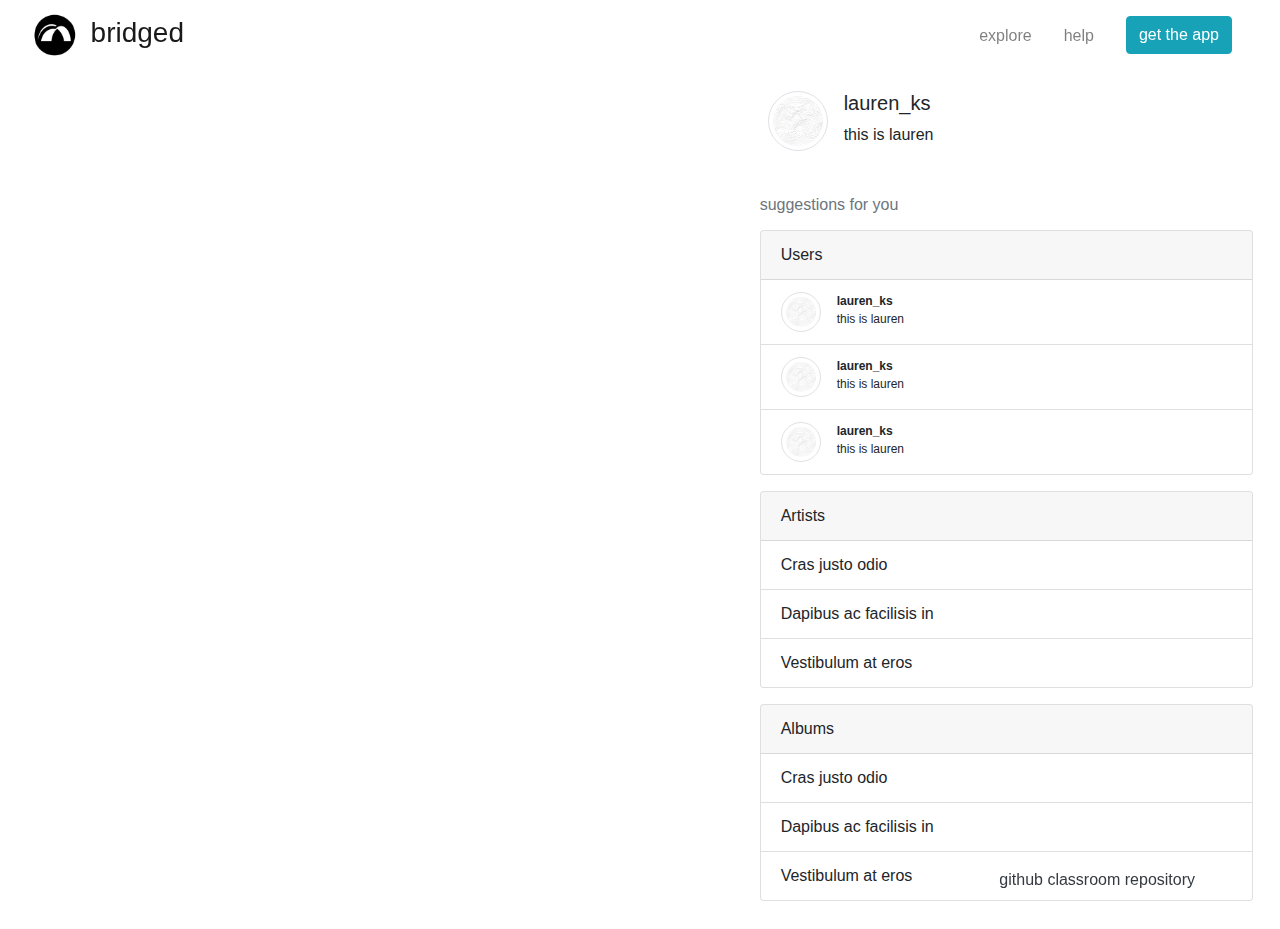
==== explore.html @ 0a7eee90 "cp1.1" ====
<!doctype html>
<html lang="en">
  <head>
    <link rel="stylesheet" href="styles.css">
    <!-- Required meta tags -->
    <meta charset="utf-8">
    <meta name="viewport" content="width=device-width, initial-scale=1, shrink-to-fit=no">

    <!-- Bootstrap CSS -->
    <link rel="stylesheet" href="https://stackpath.bootstrapcdn.com/bootstrap/4.3.1/css/bootstrap.min.css" integrity="sha384-ggOyR0iXCbMQv3Xipma34MD+dH/1fQ784/j6cY/iJTQUOhcWr7x9JvoRxT2MZw1T" crossorigin="anonymous">

    <title>bridged</title>
  </head>


  <body>
    <nav class="navbar sticky-top navbar-expand-lg navbar-light menubar px-3">
        <a class="navbar-brand align-center" href="/index.html">
            <img src="/images/bridged.PNG" width="45" height="45" class="d-inline-block align-center ml-3" alt="" loading="lazy">
            <h3 class="d-inline-block align-bottom pl-2">bridged</h3>
          </a>
        <button class="navbar-toggler" type="button" data-toggle="collapse" data-target="#navbarSupportedContent" aria-controls="navbarSupportedContent" aria-expanded="false" aria-label="Toggle navigation">
          <span class="navbar-toggler-icon"></span>
        </button>
      
        <div class="collapse navbar-collapse" id="navbarSupportedContent">
          <ul class="navbar-nav ml-auto mx-3">
            <li class="nav-item mx-2">
              <a class="nav-link" href="#">explore</a>
            </li>
            <li class="nav-item mx-2">
              <a class="nav-link" href="#">help</a>
            </li>
            <li class="nav-item mx-3">
              <button type="button" class="btn btn-info btn-secondary rounded">get the app</button>
            </li>
          </ul>
        </div>
      </nav>

      <div class="row m-1 p-2">
          <div class="col-7">

          </div>
          
          <div class="col-5">
            <div class="m-2">
                <img src="/images/home-bg1.jpg" class="rounded-circle img-thumbnail float-left mr-3 userProfile">
                <p class="h5">lauren_ks</p>
                <p>this is lauren</p>
            </div>

            <h6 class="mt-5 mb-3 text-muted">suggestions for you</h6>

            <div class="card mb-3">
                <div class="card-header">
                  Users
                </div>
                <ul class="list-group list-group-flush userList">
                  <li class="list-group-item"><img src="/images/home-bg1.jpg" class="rounded-circle img-thumbnail float-left mr-3 pfp">
                    <p class="mb-0"><span class="font-weight-bold">lauren_ks</span><br>this is lauren</p></li>
                  
                    <li class="list-group-item"><img src="/images/home-bg1.jpg" class="rounded-circle img-thumbnail float-left mr-3 pfp">
                        <p class="mb-0"><span class="font-weight-bold">lauren_ks</span><br>this is lauren</p></li>
                  
                    <li class="list-group-item"><img src="/images/home-bg1.jpg" class="rounded-circle img-thumbnail float-left mr-3 pfp">
                        <p class="mb-0"><span class="font-weight-bold">lauren_ks</span><br>this is lauren</p></li>
                    </ul>
              </div>

              <div class="card mb-3">
                <div class="card-header">
                  Artists
                </div>
                <ul class="list-group list-group-flush">
                  <li class="list-group-item">Cras justo odio</li>
                  <li class="list-group-item">Dapibus ac facilisis in</li>
                  <li class="list-group-item">Vestibulum at eros</li>
                </ul>
              </div>
              
              <div class="card mb-3">
                <div class="card-header">
                  Albums
                </div>
                <ul class="list-group list-group-flush">
                  <li class="list-group-item">Cras justo odio</li>
                  <li class="list-group-item">Dapibus ac facilisis in</li>
                  <li class="list-group-item">Vestibulum at eros</li>
                </ul>
              </div>
        </div>
      </div>









      <footer class="footer fixed-bottom">
        <div class="container text-right mb-2">
          <span class="text-muted"><a class="card-link text-dark" href="https://github.com/lauren-ks/creative-project-1">github classroom repository</a></span>
        </div>
      </footer>
      



      <script src="https://code.jquery.com/jquery-3.5.1.slim.min.js" integrity="sha384-DfXdz2htPH0lsSSs5nCTpuj/zy4C+OGpamoFVy38MVBnE+IbbVYUew+OrCXaRkfj" crossorigin="anonymous"></script>
      <script src="https://cdn.jsdelivr.net/npm/popper.js@1.16.1/dist/umd/popper.min.js" integrity="sha384-9/reFTGAW83EW2RDu2S0VKaIzap3H66lZH81PoYlFhbGU+6BZp6G7niu735Sk7lN" crossorigin="anonymous"></script>
      <script src="https://stackpath.bootstrapcdn.com/bootstrap/4.5.2/js/bootstrap.min.js" integrity="sha384-B4gt1jrGC7Jh4AgTPSdUtOBvfO8shuf57BaghqFfPlYxofvL8/KUEfYiJOMMV+rV" crossorigin="anonymous"></script>
  </body>
</html>
---- styles.css ----
#bg {
    position: fixed; 
    top: 0; 
    left: 0; 
      
    /* Preserve aspet ratio */
    min-width: fill;
    min-height: 100%;
  }

.menubar {
    background-image: linear-gradient(rgba(255, 255, 255, 1), rgba(255, 255, 255, 0));
  }

.card-link.signin-link {
  font-size: 12px;
  color: darkgrey;
}
.card-link.signin-link:hover {
  color: grey;
}
p.card-text {
  padding-top: 16px;
  padding-bottom: 20px;
  font-size: 12px;
}

.text-link {
  color: lightblue;
}

img.userProfile {
  width: 60px;
  height: 60px;
}

img.pfp {
  width: 40px;
  height: 40px;
}

.userList {
  font-size: 12px;
}
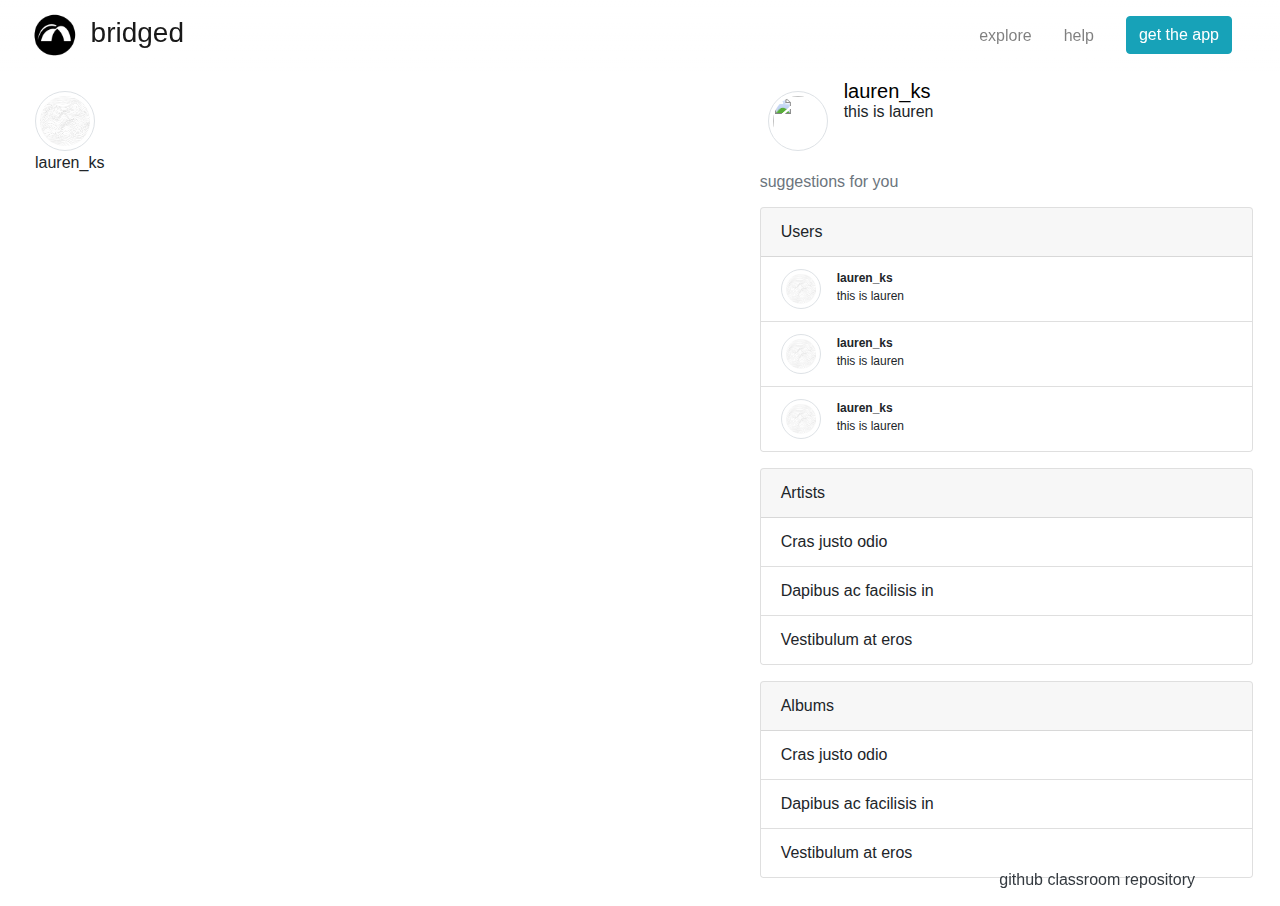
==== commit c4c02326: "cp1.2" ====
--- a/explore.html
+++ b/explore.html
@@ -38,15 +38,27 @@
         </div>
       </nav>
 
+    <!-- left side -->
       <div class="row m-1 p-2">
           <div class="col-7">
-
+            <div class="m-2">
+                <img src="/images/home-bg1.jpg" class="rounded-circle img-thumbnail float-left mr-3 userProfile">
+                <div class="img-with-text">
+                    <p>lauren_ks</p>
+                </div>
+            </div>
           </div>
           
+
+    <!-- right side -->
           <div class="col-5">
             <div class="m-2">
-                <img src="/images/home-bg1.jpg" class="rounded-circle img-thumbnail float-left mr-3 userProfile">
-                <p class="h5">lauren_ks</p>
+                <img src="/images/IMG_8364.jpeg" class="rounded-circle img-thumbnail float-left mr-3 userProfile">
+                <a href="#">
+                    <div class="link">
+                         <h5 class="" style="line-height: 1px;">lauren_ks</h5>
+                    </div>
+                </a>
                 <p>this is lauren</p>
             </div>
 
--- a/styles.css
+++ b/styles.css
@@ -41,4 +41,20 @@
 
 .userList {
   font-size: 12px;
+}
+
+.img-with-text {
+  text-align: justify;
+  width: 40px;
+}
+
+.img-with-text img {
+  display: block;
+  margin: 0 auto;
+}
+
+.link {
+   color:black;
+   text-decoration: none; 
+   background-color: none;
 }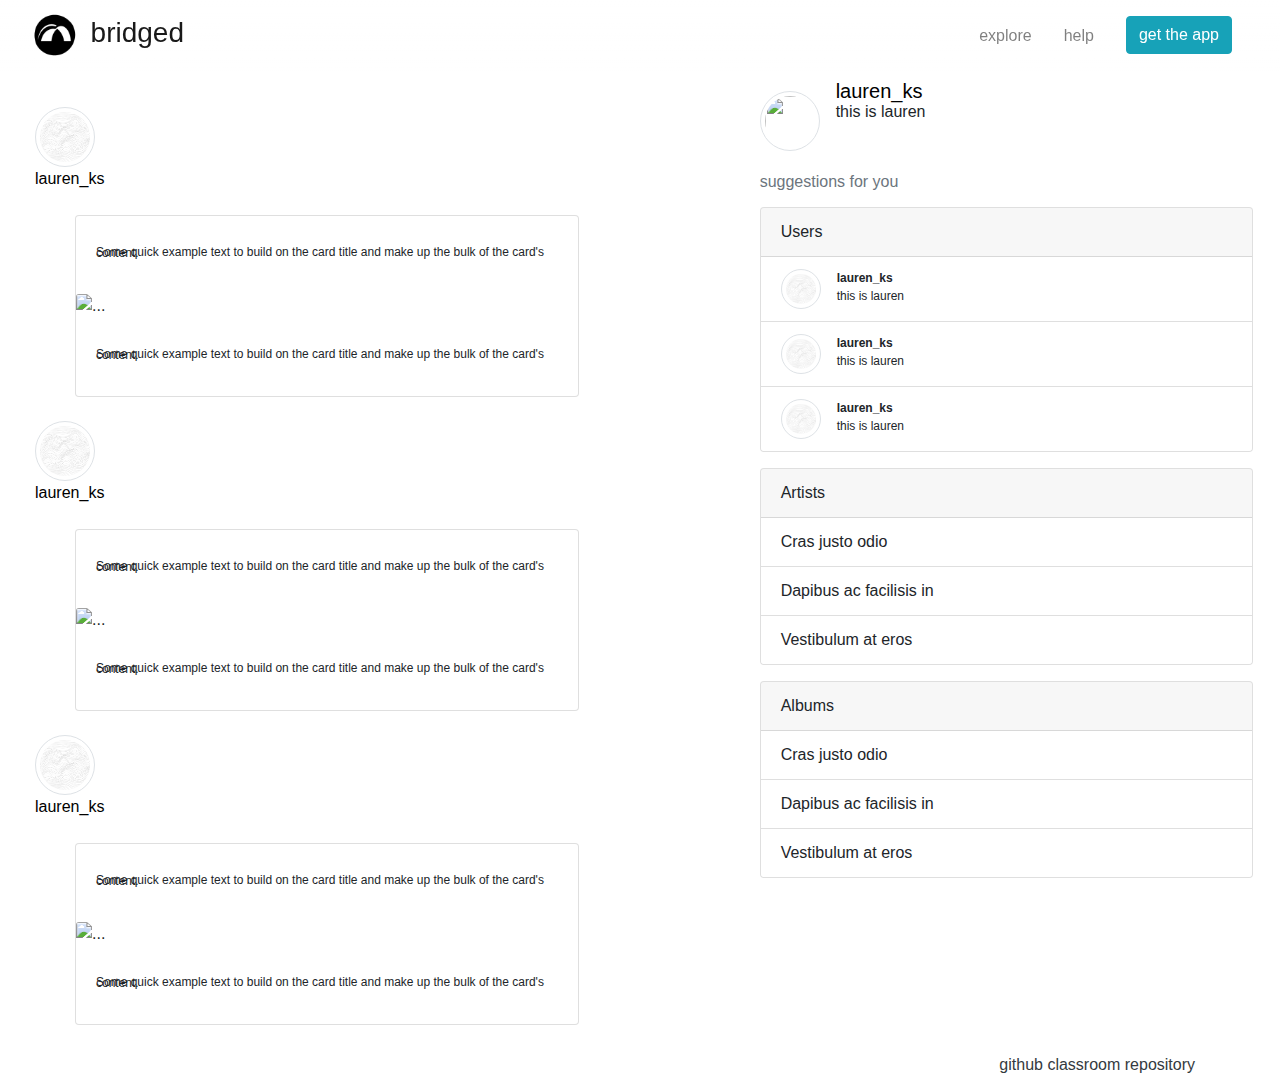
==== commit 09ffa245: "1.3" ====
--- a/explore.html
+++ b/explore.html
@@ -41,24 +41,76 @@
     <!-- left side -->
       <div class="row m-1 p-2">
           <div class="col-7">
+    <!--post 1-->
+        <!--profile-->
+        <div class="container row my-3">
             <div class="m-2">
                 <img src="/images/home-bg1.jpg" class="rounded-circle img-thumbnail float-left mr-3 userProfile">
                 <div class="img-with-text">
-                    <p>lauren_ks</p>
+                    <a href="#"><p class="link" >lauren_ks</p></a>
                 </div>
             </div>
+        <!--image-->
+            <div class="card mx-5 float-right" style="width: 75%;">
+                <div class="card-body">
+                    <p class="card-text" style="line-height: 1px;">Some quick example text to build on the card title and make up the bulk of the card's content.</p>
+                  </div>
+                <img src="images/IMG_8364.jpeg" class="card-img-top" alt="...">
+                <div class="card-body">
+                  <p class="card-text" style="line-height: 1px;"">Some quick example text to build on the card title and make up the bulk of the card's content.</p>
+                </div>
+              </div>
+            </div>
+           
+        <!--post 2-->
+            <div class="container row my-3">
+                <div class="m-2">
+                    <img src="/images/home-bg1.jpg" class="rounded-circle img-thumbnail float-left mr-3 userProfile">
+                    <div class="img-with-text">
+                        <a href="#"><p class="link" >lauren_ks</p></a>
+                    </div>
+                </div>
+                <div class="card mx-5 float-right" style="width: 75%;">
+                    <div class="card-body">
+                        <p class="card-text" style="line-height: 1px;">Some quick example text to build on the card title and make up the bulk of the card's content.</p>
+                      </div>
+                    <img src="images/IMG_8364.jpeg" class="card-img-top" alt="...">
+                    <div class="card-body">
+                      <p class="card-text" style="line-height: 1px;">Some quick example text to build on the card title and make up the bulk of the card's content.</p>
+                    </div>
+                  </div>
+                </div>
+
+        <!--post 3-->
+            <div class="container row my-3">
+                <div class="m-2">
+                    <img src="/images/home-bg1.jpg" class="rounded-circle img-thumbnail float-left mr-3 userProfile">
+                    <div class="img-with-text">
+                        <a href="#"><p class="link" >lauren_ks</p></a>
+                    </div>
+                </div>
+                <div class="card mx-5 float-right" style="width: 75%;">
+                    <div class="card-body">
+                        <p class="card-text" style="line-height: 1px;">Some quick example text to build on the card title and make up the bulk of the card's content.</p>
+                      </div>
+                    <img src="images/IMG_8364.jpeg" class="card-img-top" alt="...">
+                    <div class="card-body">
+                      <p class="card-text" style="line-height: 1px;">Some quick example text to build on the card title and make up the bulk of the card's content.</p>
+                    </div>
+                  </div>
+                </div>
+
+            
           </div>
+
+          
           
 
     <!-- right side -->
           <div class="col-5">
-            <div class="m-2">
+            <div class="mt-2">
                 <img src="/images/IMG_8364.jpeg" class="rounded-circle img-thumbnail float-left mr-3 userProfile">
-                <a href="#">
-                    <div class="link">
-                         <h5 class="" style="line-height: 1px;">lauren_ks</h5>
-                    </div>
-                </a>
+                <a href="#"><h5 class="link" style="line-height: 1px;">lauren_ks</h5></a>
                 <p>this is lauren</p>
             </div>
 
@@ -112,7 +164,7 @@
 
 
 
-      <footer class="footer fixed-bottom">
+      <footer class="footer sticky-bottom">
         <div class="container text-right mb-2">
           <span class="text-muted"><a class="card-link text-dark" href="https://github.com/lauren-ks/creative-project-1">github classroom repository</a></span>
         </div>
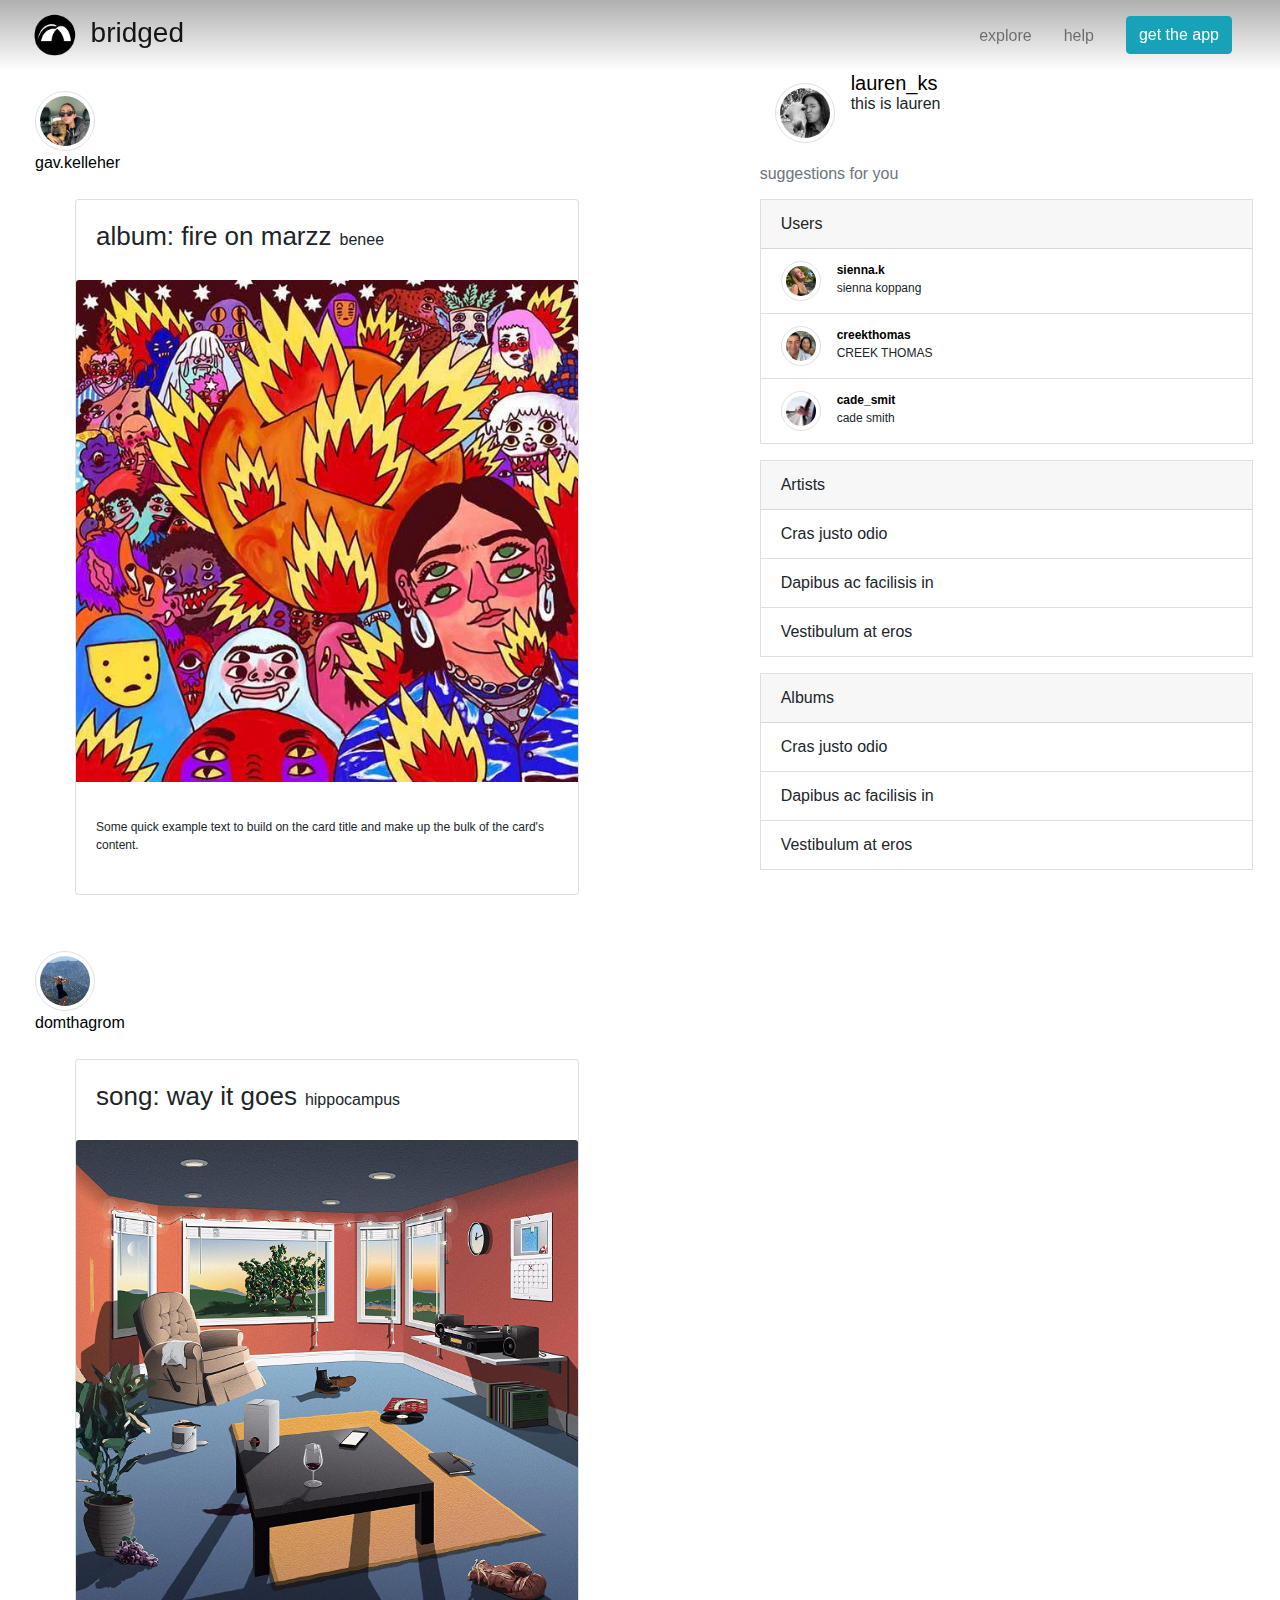
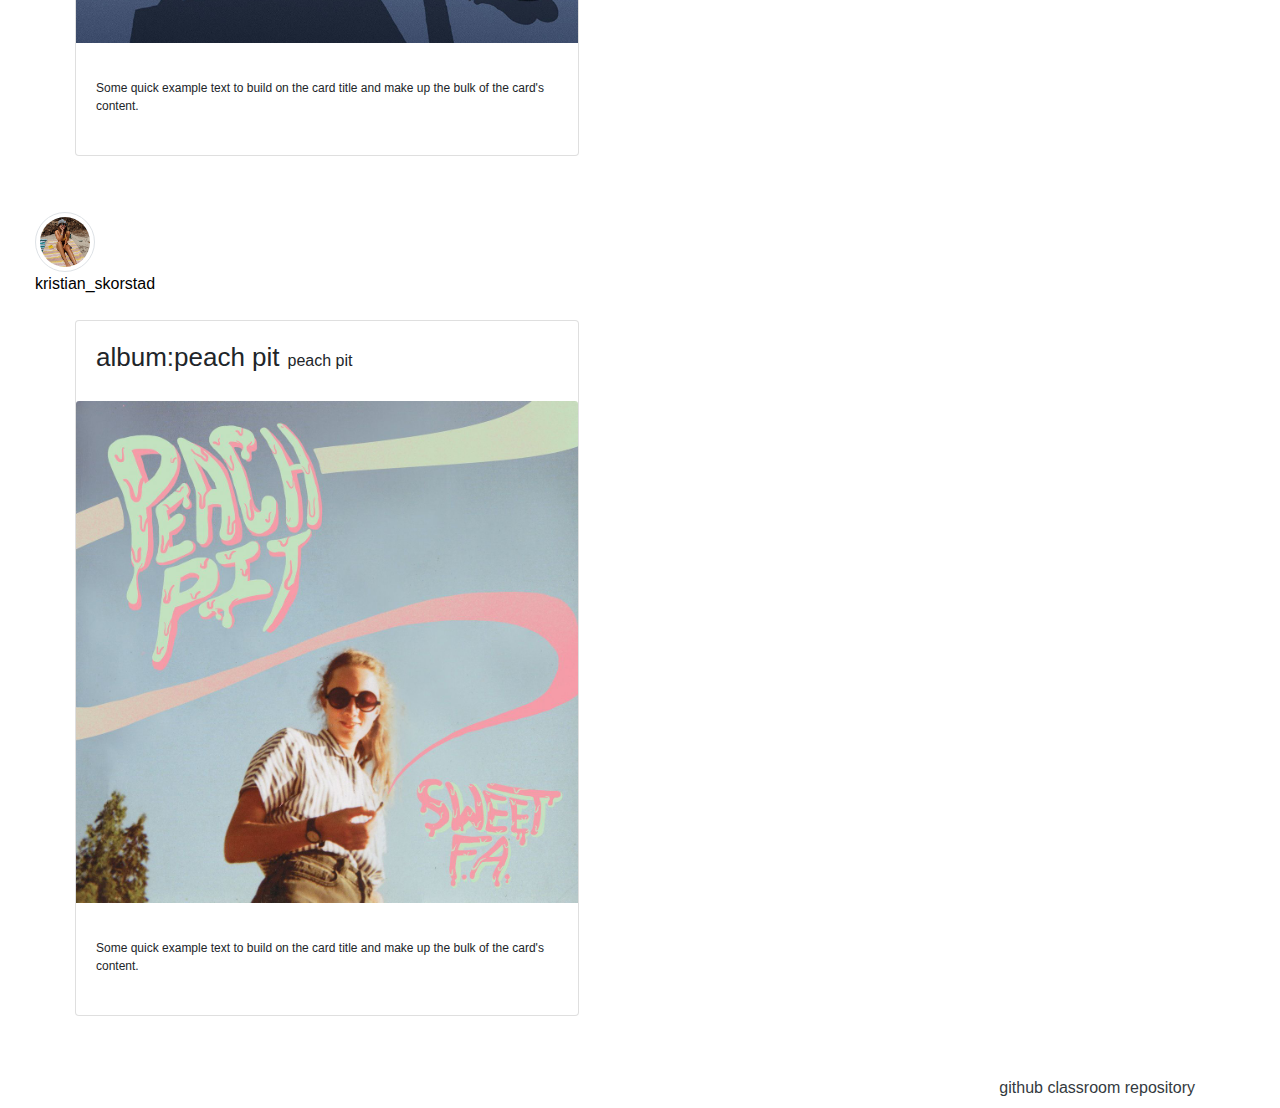
==== commit b2739fc0: "3.1" ====
--- a/explore.html
+++ b/explore.html
@@ -43,59 +43,59 @@
           <div class="col-7">
     <!--post 1-->
         <!--profile-->
-        <div class="container row my-3">
+        <div class="container row mb-5">
             <div class="m-2">
-                <img src="/images/home-bg1.jpg" class="rounded-circle img-thumbnail float-left mr-3 userProfile">
+                <img src="/images/gavin.jpeg" class="rounded-circle img-thumbnail userProfile">
                 <div class="img-with-text">
-                    <a href="#"><p class="link" >lauren_ks</p></a>
+                    <a href="#"><p class="link">gav.kelleher</p></a>
                 </div>
             </div>
         <!--image-->
             <div class="card mx-5 float-right" style="width: 75%;">
                 <div class="card-body">
-                    <p class="card-text" style="line-height: 1px;">Some quick example text to build on the card title and make up the bulk of the card's content.</p>
-                  </div>
-                <img src="images/IMG_8364.jpeg" class="card-img-top" alt="...">
+                    <p class="card-text text-left" style="font-size: 26px; font-weight: lighter; line-height: 0px;">album: fire on marzz<span class="ml-2" style="font-size: 16px;">benee</span></p>
+                </div>
+                <img src="images/benee.jpg" class="card-img-top" alt="...">
                 <div class="card-body">
-                  <p class="card-text" style="line-height: 1px;"">Some quick example text to build on the card title and make up the bulk of the card's content.</p>
+                  <p class="card-text">Some quick example text to build on the card title and make up the bulk of the card's content.</p>
                 </div>
               </div>
             </div>
            
         <!--post 2-->
-            <div class="container row my-3">
+            <div class="container row mb-5">
                 <div class="m-2">
-                    <img src="/images/home-bg1.jpg" class="rounded-circle img-thumbnail float-left mr-3 userProfile">
+                    <img src="/images/dom.jpeg" class="rounded-circle img-thumbnail userProfile">
                     <div class="img-with-text">
-                        <a href="#"><p class="link" >lauren_ks</p></a>
+                        <a href="#"><p class="link" >domthagrom</p></a>
                     </div>
                 </div>
                 <div class="card mx-5 float-right" style="width: 75%;">
                     <div class="card-body">
-                        <p class="card-text" style="line-height: 1px;">Some quick example text to build on the card title and make up the bulk of the card's content.</p>
+                        <p class="card-text text-left" style="font-size: 26px; font-weight: lighter; line-height: 0px;">song: way it goes<span class="ml-2" style="font-size: 16px;">hippocampus</span></p>
                       </div>
-                    <img src="images/IMG_8364.jpeg" class="card-img-top" alt="...">
+                    <img src="images/hippocampus.jpg" class="card-img-top" alt="...">
                     <div class="card-body">
-                      <p class="card-text" style="line-height: 1px;">Some quick example text to build on the card title and make up the bulk of the card's content.</p>
+                      <p class="card-text">Some quick example text to build on the card title and make up the bulk of the card's content.</p>
                     </div>
                   </div>
                 </div>
 
         <!--post 3-->
-            <div class="container row my-3">
+            <div class="container row mb-5">
                 <div class="m-2">
-                    <img src="/images/home-bg1.jpg" class="rounded-circle img-thumbnail float-left mr-3 userProfile">
+                    <img src="/images/kristian.jpeg" class="rounded-circle img-thumbnail userProfile">
                     <div class="img-with-text">
-                        <a href="#"><p class="link" >lauren_ks</p></a>
+                        <a href="#"><p class="link">kristian_skorstad</p></a>
                     </div>
                 </div>
                 <div class="card mx-5 float-right" style="width: 75%;">
                     <div class="card-body">
-                        <p class="card-text" style="line-height: 1px;">Some quick example text to build on the card title and make up the bulk of the card's content.</p>
+                        <p class="card-text text-left" style="font-size: 26px; font-weight: lighter; line-height: 0px;">album:peach pit<span class="ml-2" style="font-size: 16px;">peach pit</span></p>
                       </div>
-                    <img src="images/IMG_8364.jpeg" class="card-img-top" alt="...">
+                    <img src="images/peachpit.jpg" class="card-img-top" alt="...">
                     <div class="card-body">
-                      <p class="card-text" style="line-height: 1px;">Some quick example text to build on the card title and make up the bulk of the card's content.</p>
+                      <p class="card-text">Some quick example text to build on the card title and make up the bulk of the card's content.</p>
                     </div>
                   </div>
                 </div>
@@ -108,31 +108,32 @@
 
     <!-- right side -->
           <div class="col-5">
-            <div class="mt-2">
-                <img src="/images/IMG_8364.jpeg" class="rounded-circle img-thumbnail float-left mr-3 userProfile">
-                <a href="#"><h5 class="link" style="line-height: 1px;">lauren_ks</h5></a>
+            <div class="container mt-2 my-auto">
+                <img src="/images/lauren.jpeg" class="rounded-circle img-thumbnail float-left mr-3 userProfile">
+                <a href="lauren_ks.html"><h5 class="link" style="line-height: 1px;">lauren_ks</h5></a>
                 <p>this is lauren</p>
             </div>
 
             <h6 class="mt-5 mb-3 text-muted">suggestions for you</h6>
 
-            <div class="card mb-3">
+            <div class="card mb-3 rounded-0">
                 <div class="card-header">
                   Users
                 </div>
                 <ul class="list-group list-group-flush userList">
-                  <li class="list-group-item"><img src="/images/home-bg1.jpg" class="rounded-circle img-thumbnail float-left mr-3 pfp">
-                    <p class="mb-0"><span class="font-weight-bold">lauren_ks</span><br>this is lauren</p></li>
+                  <li class="list-group-item"><img src="/images/sienna.jpeg" class="rounded-circle img-thumbnail float-left mr-3 pfp">
+                    <p class="mb-0"><a href="#" class="font-weight-bold link">sienna.k</a><br>sienna koppang</p></li>
+                    
                   
-                    <li class="list-group-item"><img src="/images/home-bg1.jpg" class="rounded-circle img-thumbnail float-left mr-3 pfp">
-                        <p class="mb-0"><span class="font-weight-bold">lauren_ks</span><br>this is lauren</p></li>
+                    <li class="list-group-item"><img src="/images/creek.jpeg" class="rounded-circle img-thumbnail float-left mr-3 pfp">
+                        <p class="mb-0"><a href="#" class="font-weight-bold link">creekthomas</a><br>CREEK THOMAS</p></li>
                   
-                    <li class="list-group-item"><img src="/images/home-bg1.jpg" class="rounded-circle img-thumbnail float-left mr-3 pfp">
-                        <p class="mb-0"><span class="font-weight-bold">lauren_ks</span><br>this is lauren</p></li>
+                    <li class="list-group-item"><img src="/images/cade.jpeg" class="rounded-circle img-thumbnail float-left mr-3 pfp">
+                        <p class="mb-0"><a href="#" class="font-weight-bold link">cade_smit</a><br>cade smith</p></li>
                     </ul>
               </div>
 
-              <div class="card mb-3">
+              <div class="card mb-3 rounded-0">
                 <div class="card-header">
                   Artists
                 </div>
@@ -143,7 +144,7 @@
                 </ul>
               </div>
               
-              <div class="card mb-3">
+              <div class="card mb-3 rounded-0">
                 <div class="card-header">
                   Albums
                 </div>
--- a/styles.css
+++ b/styles.css
@@ -8,8 +8,12 @@
     min-height: 100%;
   }
 
+.menubar-index {
+    background-image: linear-gradient(rgba(255, 255, 255, 1), rgba(255, 255, 255, 0));
+  }
+
 .menubar {
-    background-image: linear-gradient(rgba(255, 255, 255, 1), rgba(255, 255, 255, 0));
+    background-image: linear-gradient(rgba(176, 176, 176, 1), rgba(255, 255, 255, 0));
   }
 
 .card-link.signin-link {
@@ -30,6 +34,7 @@
 }
 
 img.userProfile {
+  margin: auto;
   width: 60px;
   height: 60px;
 }
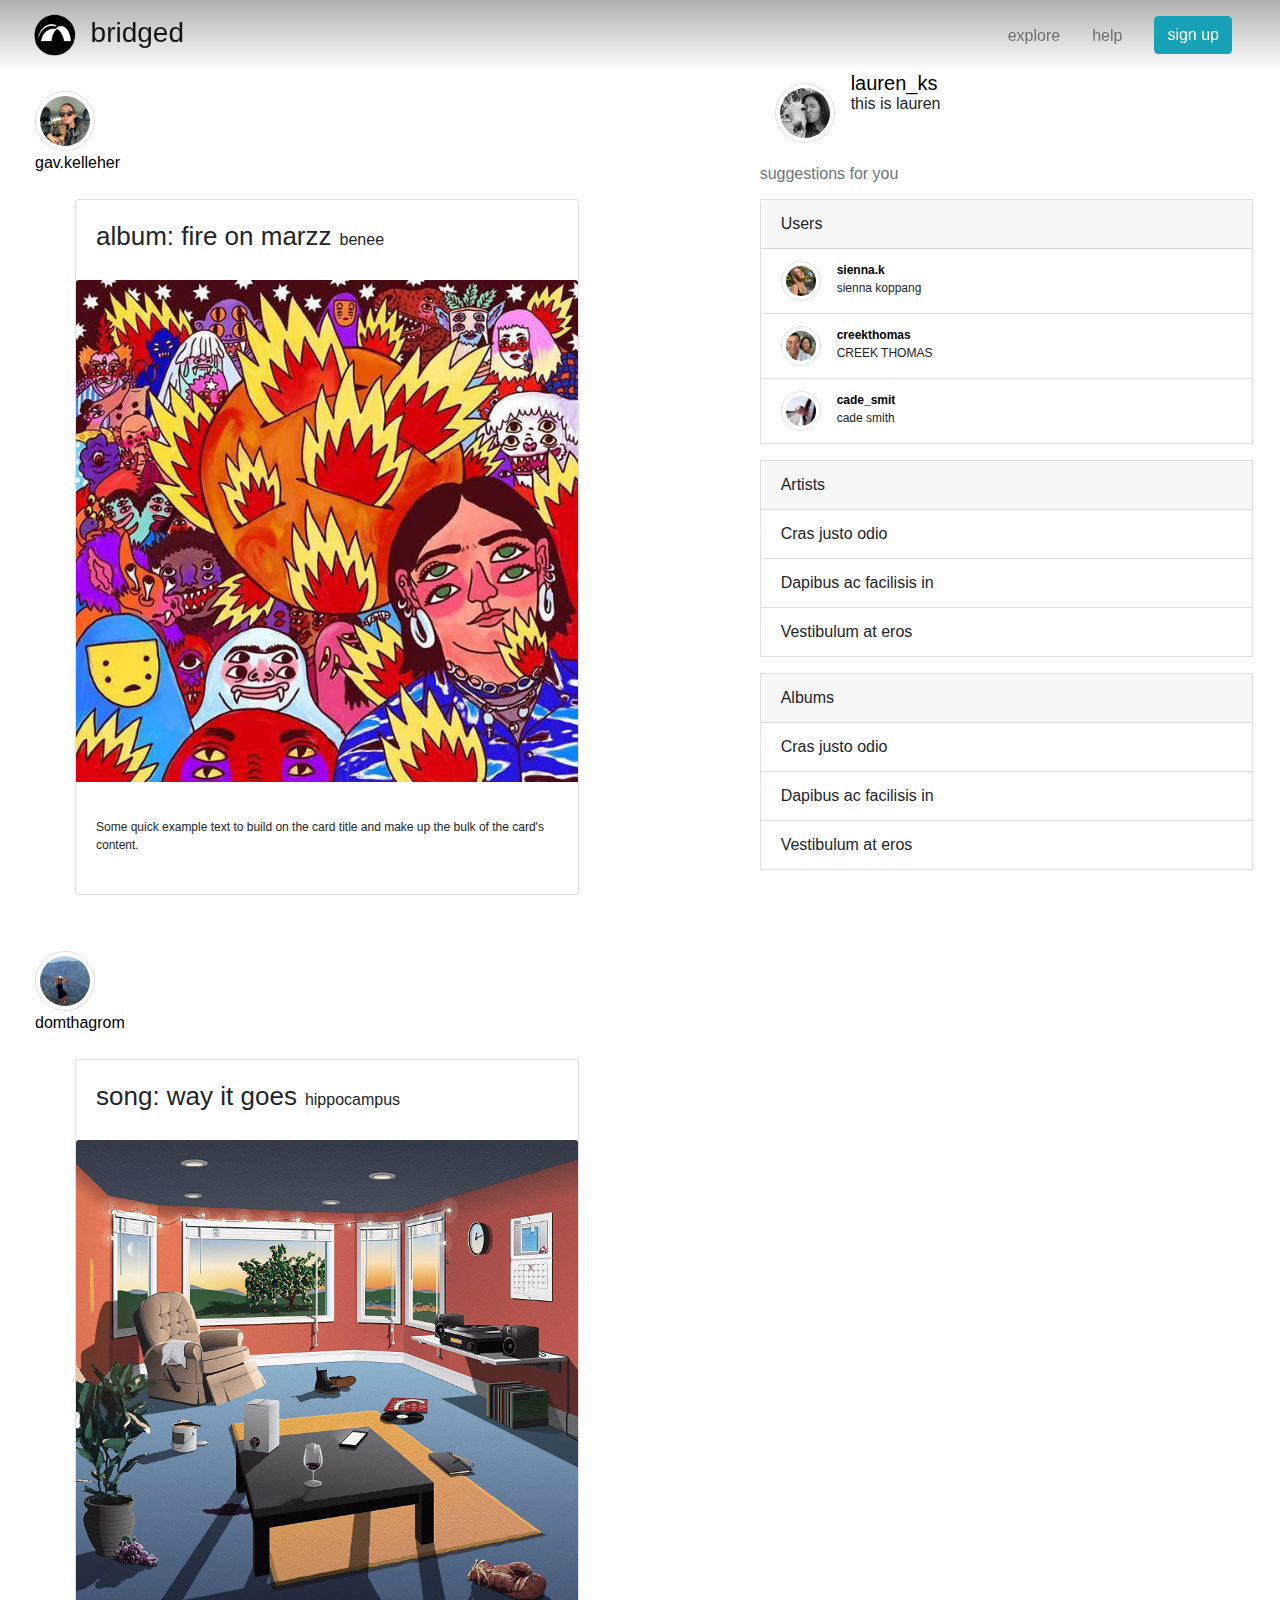
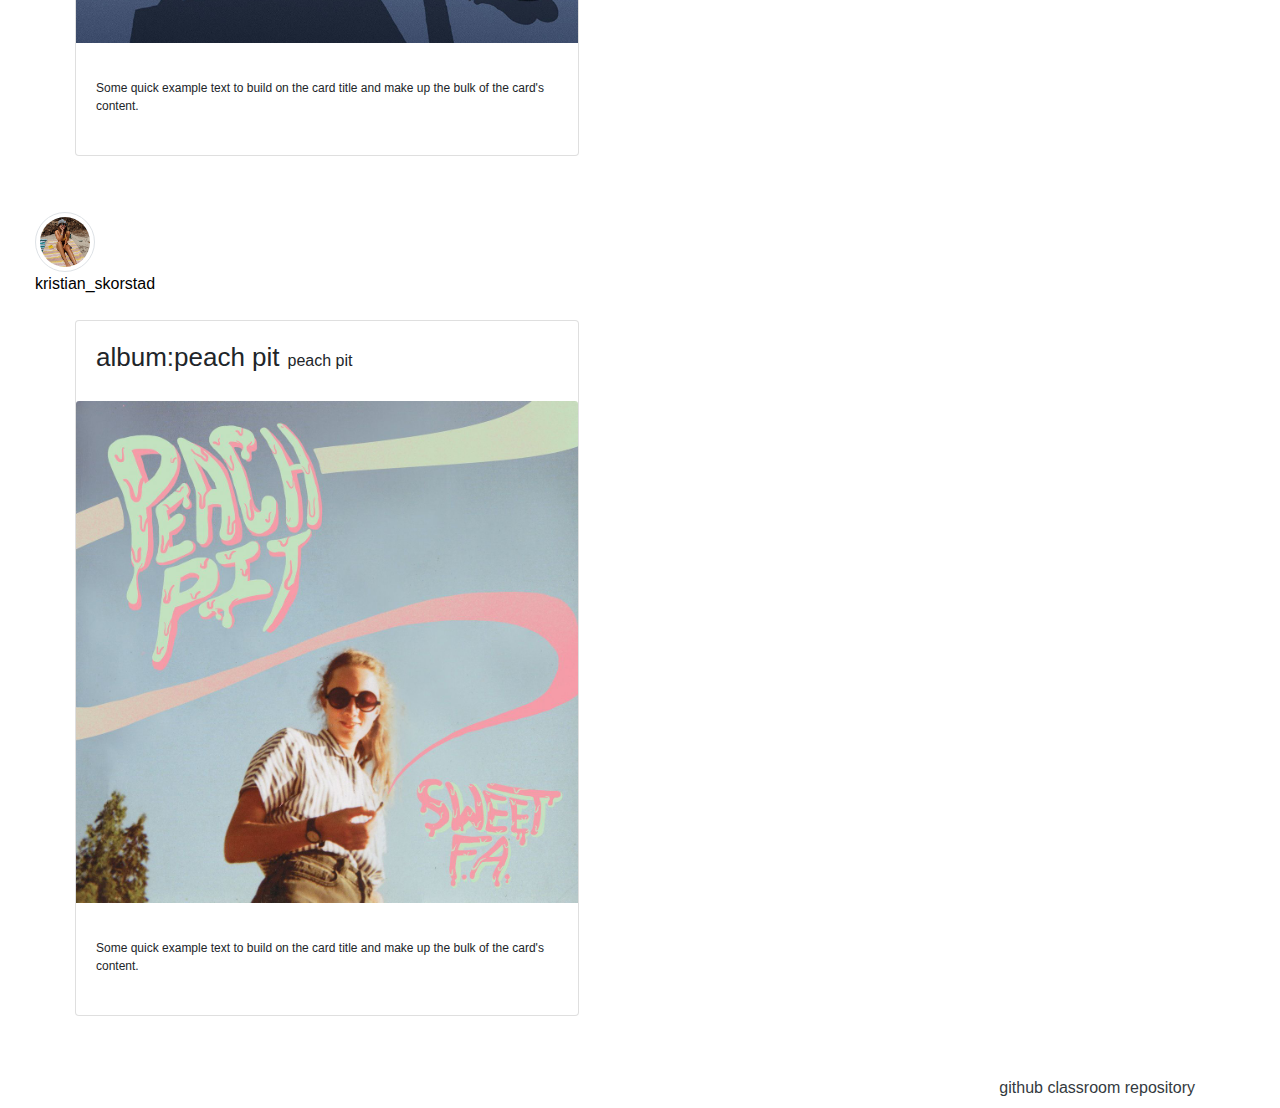
==== commit 0e632b72: "3.3" ====
--- a/explore.html
+++ b/explore.html
@@ -32,7 +32,7 @@
               <a class="nav-link" href="#">help</a>
             </li>
             <li class="nav-item mx-3">
-              <button type="button" class="btn btn-info btn-secondary rounded">get the app</button>
+              <button type="button" class="btn btn-info btn-secondary rounded">sign up</button>
             </li>
           </ul>
         </div>
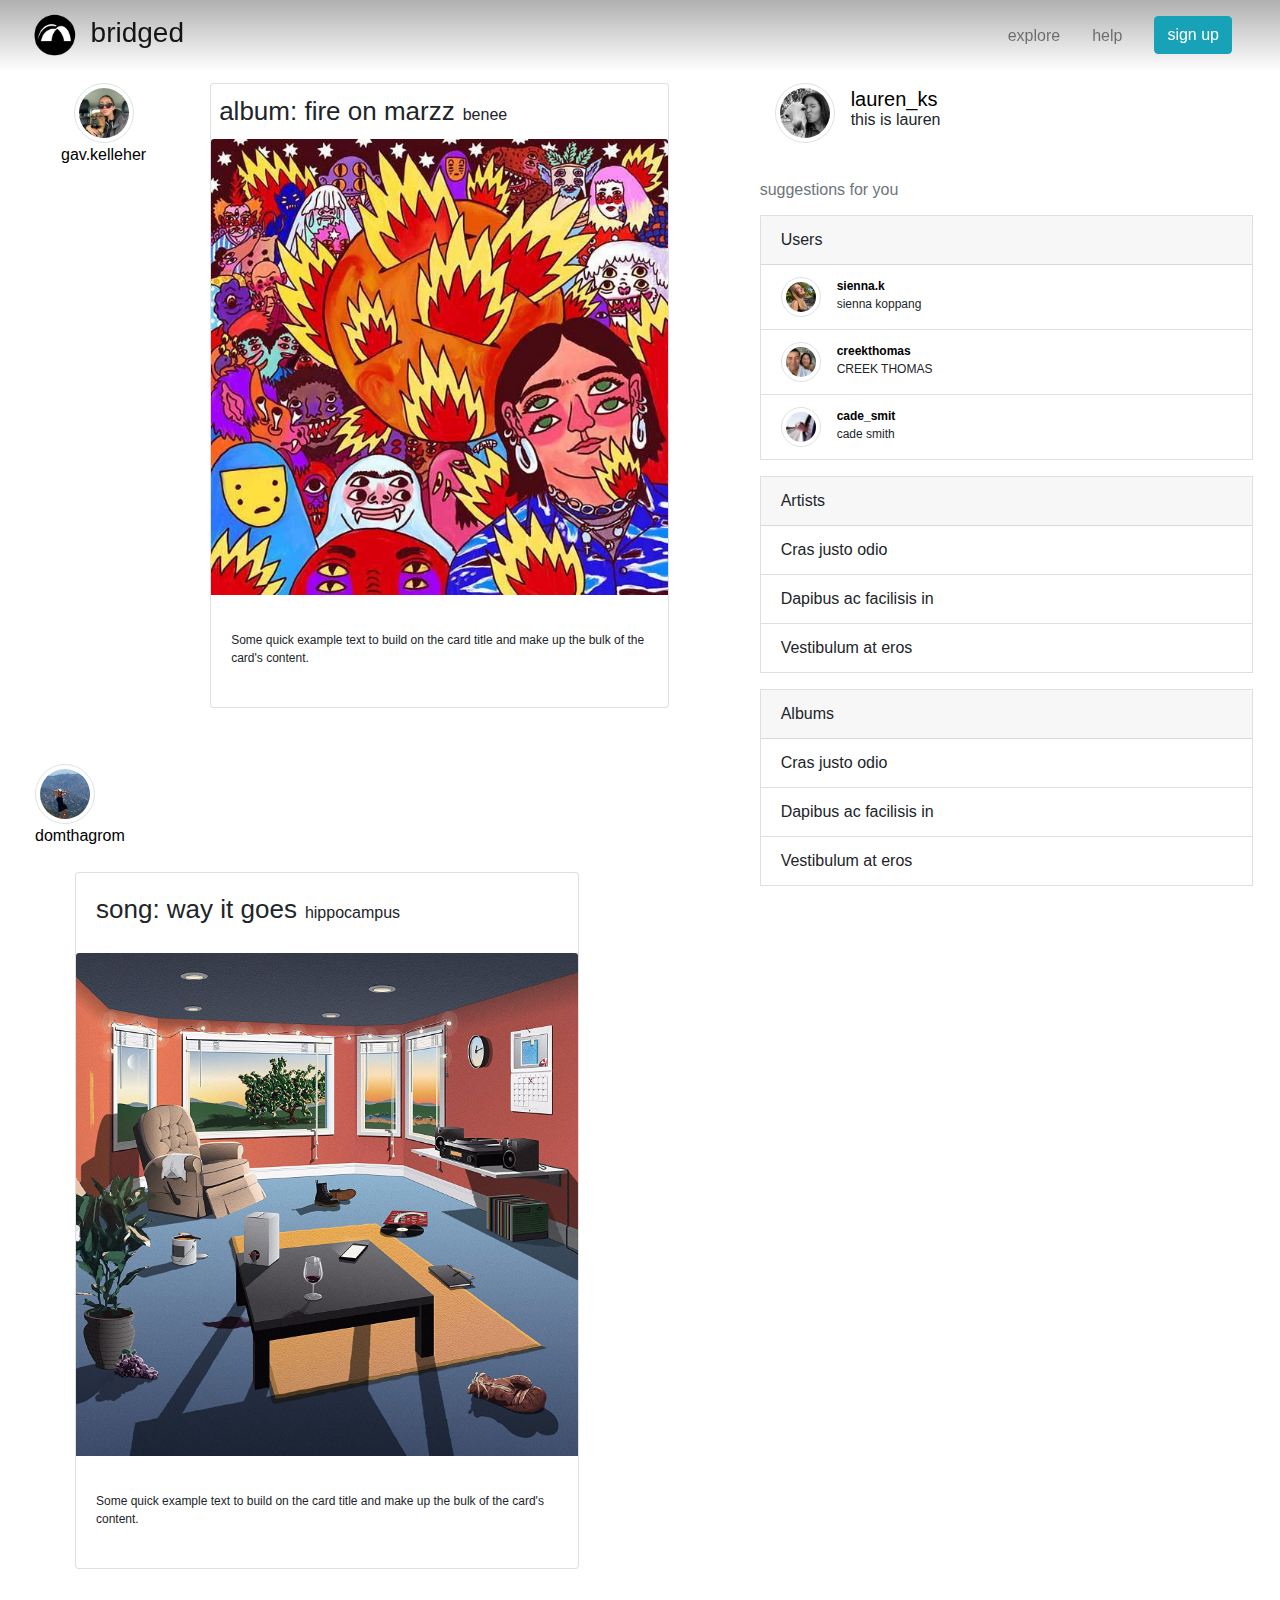
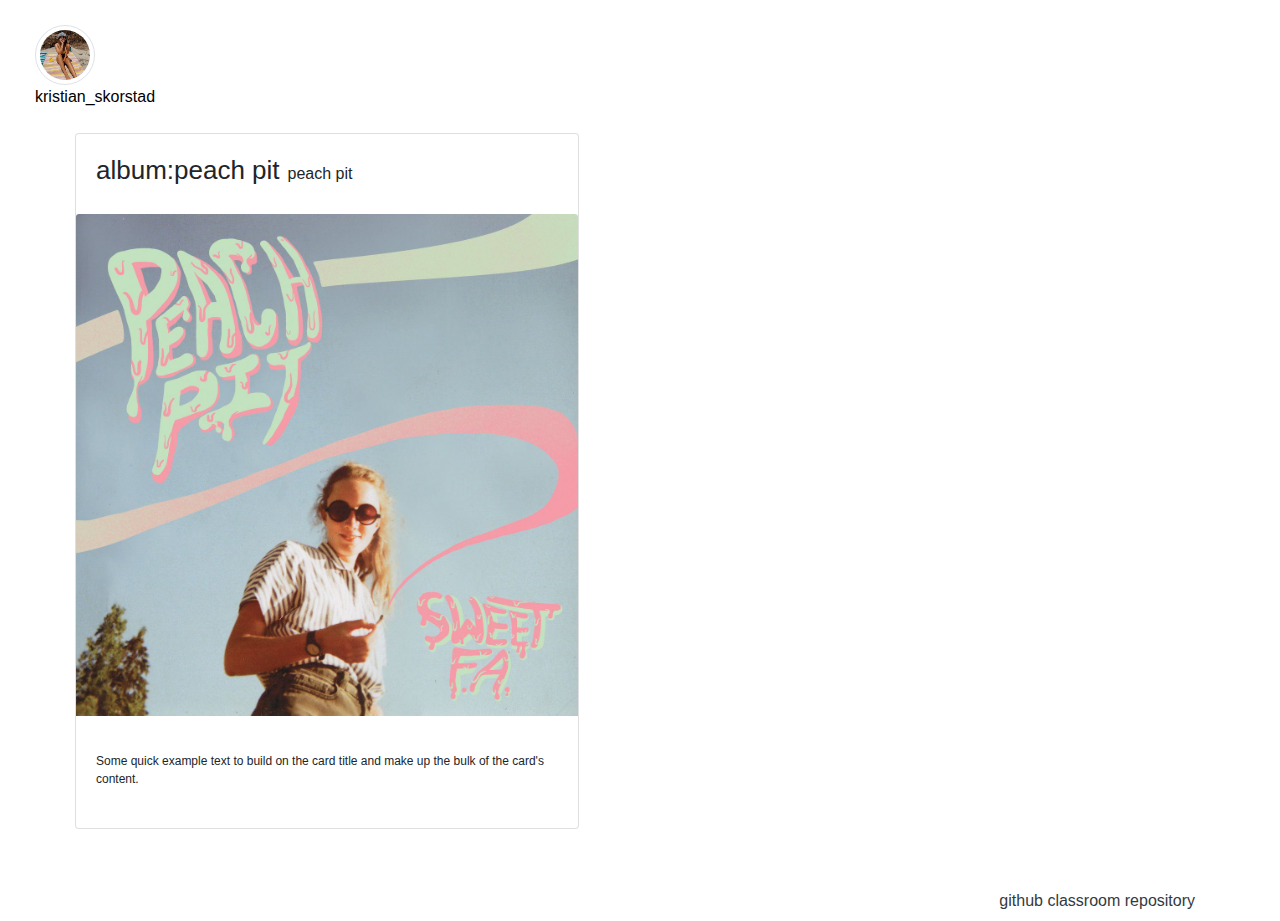
==== commit 90393f92: "4.2" ====
--- a/explore.html
+++ b/explore.html
@@ -32,35 +32,37 @@
               <a class="nav-link" href="#">help</a>
             </li>
             <li class="nav-item mx-3">
-              <button type="button" class="btn btn-info btn-secondary rounded">sign up</button>
+                <a class="btn btn-info btn-secondary rounded" href="signup.html" role="button">sign up</a>
             </li>
           </ul>
         </div>
       </nav>
 
-    <!-- left side -->
       <div class="row m-1 p-2">
-          <div class="col-7">
-    <!--post 1-->
+          <!-- left side -->
+        <div class="col-md-7">
+        <!--post 1-->
         <!--profile-->
-        <div class="container row mb-5">
-            <div class="m-2">
+        <div class="row mb-5">
+            <div class="col-md-3 d-none d-md-block text-center">
                 <img src="/images/gavin.jpeg" class="rounded-circle img-thumbnail userProfile">
-                <div class="img-with-text">
+                <div class="">
                     <a href="#"><p class="link">gav.kelleher</p></a>
                 </div>
             </div>
         <!--image-->
-            <div class="card mx-5 float-right" style="width: 75%;">
-                <div class="card-body">
-                    <p class="card-text text-left" style="font-size: 26px; font-weight: lighter; line-height: 0px;">album: fire on marzz<span class="ml-2" style="font-size: 16px;">benee</span></p>
+            <div class="col-md-8">
+                <div class="card w-100">
+                    <div class="card-body p-2">
+                        <p class="card-text p-0 text-left" style="font-size: 26px; font-weight: lighter;">album: fire on marzz<span class="ml-2 d-block d-md-inline" style="font-size: 16px;">benee</span></p>
+                    </div>
+                    <img src="images/benee.jpg" class="card-img-top" alt="...">
+                    <div class="card-body">
+                        <p class="card-text">Some quick example text to build on the card title and make up the bulk of the card's content.</p>
+                    </div>
                 </div>
-                <img src="images/benee.jpg" class="card-img-top" alt="...">
-                <div class="card-body">
-                  <p class="card-text">Some quick example text to build on the card title and make up the bulk of the card's content.</p>
-                </div>
-              </div>
             </div>
+        </div>
            
         <!--post 2-->
             <div class="container row mb-5">
@@ -107,11 +109,10 @@
           
 
     <!-- right side -->
-          <div class="col-5">
+          <div class="col-md-5">
             <div class="container mt-2 my-auto">
-                <img src="/images/lauren.jpeg" class="rounded-circle img-thumbnail float-left mr-3 userProfile">
-                <a href="lauren_ks.html"><h5 class="link" style="line-height: 1px;">lauren_ks</h5></a>
-                <p>this is lauren</p>
+                <img src="/images/lauren.jpeg" class="rounded-circle img-thumbnail float-left mr-3 userProfile"> 
+                <div class="pt-3"><h5 style="line-height: 1px;"><a href="lauren_ks.html" class="link">lauren_ks</a></h5>this is lauren</div>
             </div>
 
             <h6 class="mt-5 mb-3 text-muted">suggestions for you</h6>
--- a/styles.css
+++ b/styles.css
@@ -8,8 +8,21 @@
     min-height: 100%;
   }
 
+  #bg2 {
+    position: fixed; 
+    top: 0;
+      
+    /* Preserve aspet ratio */
+    min-width: 100%;
+    min-height: fit;
+  }
+
 .menubar-index {
-    background-image: linear-gradient(rgba(255, 255, 255, 1), rgba(255, 255, 255, 0));
+    background-image: linear-gradient(rgba(0, 0, 0, 1), rgba(0, 0, 0, 0));
+  }
+
+.menubar-signup {
+    background-image: linear-gradient(rgba(176, 176, 176, .35), rgba(255, 255, 255, 1));
   }
 
 .menubar {
@@ -48,16 +61,6 @@
   font-size: 12px;
 }
 
-.img-with-text {
-  text-align: justify;
-  width: 40px;
-}
-
-.img-with-text img {
-  display: block;
-  margin: 0 auto;
-}
-
 .link {
    color:black;
    text-decoration: none; 
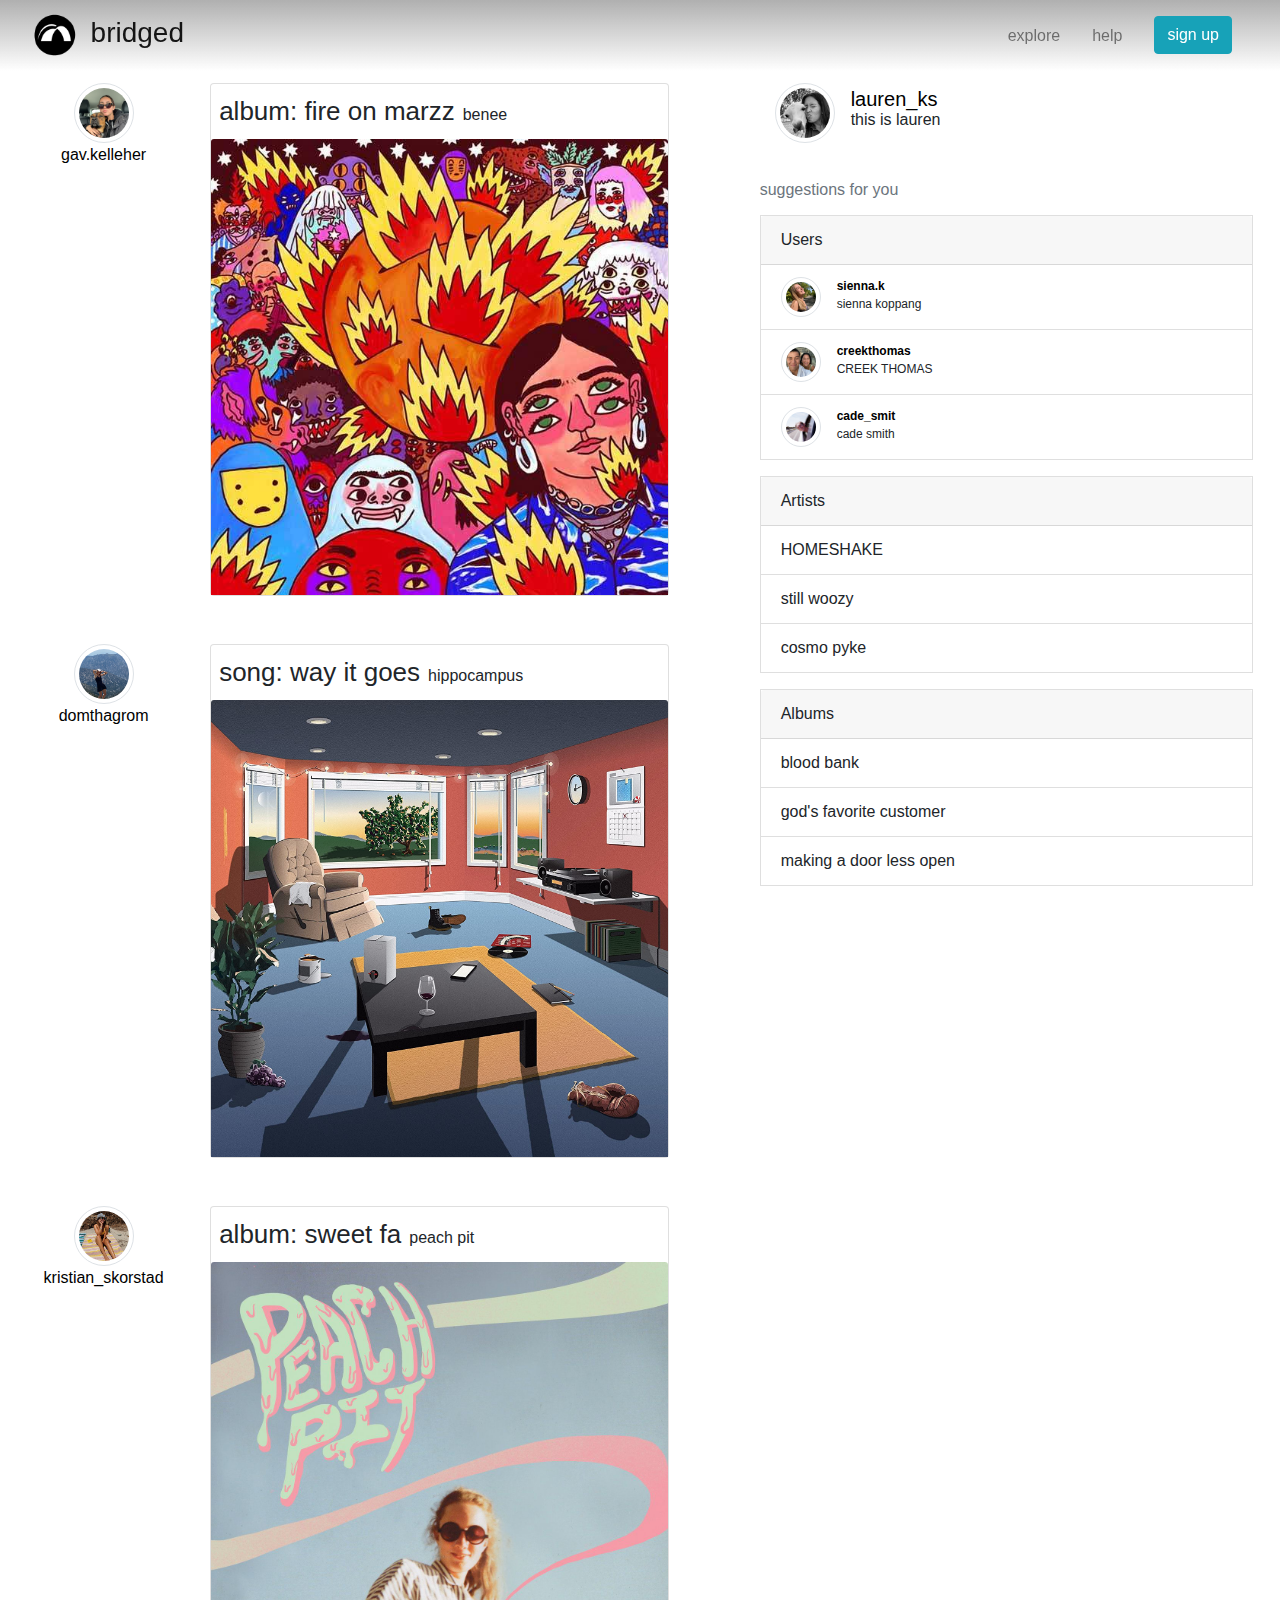
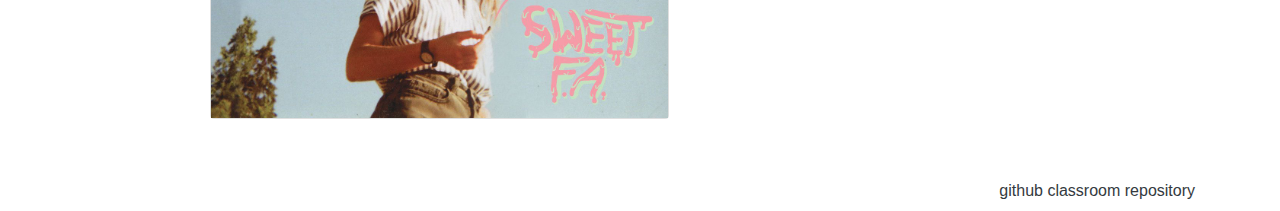
==== commit 94d0fbac: "cp1-final" ====
--- a/explore.html
+++ b/explore.html
@@ -39,7 +39,7 @@
       </nav>
 
       <div class="row m-1 p-2">
-          <!-- left side -->
+    <!-- left side -->
         <div class="col-md-7">
         <!--post 1-->
         <!--profile-->
@@ -57,53 +57,55 @@
                         <p class="card-text p-0 text-left" style="font-size: 26px; font-weight: lighter;">album: fire on marzz<span class="ml-2 d-block d-md-inline" style="font-size: 16px;">benee</span></p>
                     </div>
                     <img src="images/benee.jpg" class="card-img-top" alt="...">
-                    <div class="card-body">
-                        <p class="card-text">Some quick example text to build on the card title and make up the bulk of the card's content.</p>
-                    </div>
+                    
                 </div>
             </div>
         </div>
-           
+
         <!--post 2-->
-            <div class="container row mb-5">
-                <div class="m-2">
-                    <img src="/images/dom.jpeg" class="rounded-circle img-thumbnail userProfile">
-                    <div class="img-with-text">
-                        <a href="#"><p class="link" >domthagrom</p></a>
+        <!--profile-->
+        <div class="row mb-5">
+            <div class="col-md-3 d-none d-md-block text-center">
+                <img src="/images/dom.jpeg" class="rounded-circle img-thumbnail userProfile">
+                <div class="">
+                    <a href="#"><p class="link">domthagrom</p></a>
+                </div>
+            </div>
+        <!--image-->
+            <div class="col-md-8">
+                <div class="card w-100">
+                    <div class="card-body p-2">
+                        <p class="card-text p-0 text-left" style="font-size: 26px; font-weight: lighter;">song: way it goes<span class="ml-2 d-block d-md-inline" style="font-size: 16px;">hippocampus</span></p>
                     </div>
+                    <img src="images/hippocampus.jpg" class="card-img-top" alt="...">
+                    
                 </div>
-                <div class="card mx-5 float-right" style="width: 75%;">
-                    <div class="card-body">
-                        <p class="card-text text-left" style="font-size: 26px; font-weight: lighter; line-height: 0px;">song: way it goes<span class="ml-2" style="font-size: 16px;">hippocampus</span></p>
-                      </div>
-                    <img src="images/hippocampus.jpg" class="card-img-top" alt="...">
-                    <div class="card-body">
-                      <p class="card-text">Some quick example text to build on the card title and make up the bulk of the card's content.</p>
-                    </div>
-                  </div>
-                </div>
+            </div>
+        </div>
 
         <!--post 3-->
-            <div class="container row mb-5">
-                <div class="m-2">
-                    <img src="/images/kristian.jpeg" class="rounded-circle img-thumbnail userProfile">
-                    <div class="img-with-text">
-                        <a href="#"><p class="link">kristian_skorstad</p></a>
+        <!--profile-->
+        <div class="row mb-5">
+            <div class="col-md-3 d-none d-md-block text-center">
+                <img src="/images/kristian.jpeg" class="rounded-circle img-thumbnail userProfile">
+                <div class="">
+                    <a href="#"><p class="link">kristian_skorstad</p></a>
+                </div>
+            </div>
+        <!--image-->
+            <div class="col-md-8">
+                <div class="card w-100">
+                    <div class="card-body p-2">
+                        <p class="card-text p-0 text-left" style="font-size: 26px; font-weight: lighter;">album: sweet fa<span class="ml-2 d-block d-md-inline" style="font-size: 16px;">peach pit</span></p>
                     </div>
+                    <img src="images/peachpit.jpg" class="card-img-top" alt="...">
+                    
                 </div>
-                <div class="card mx-5 float-right" style="width: 75%;">
-                    <div class="card-body">
-                        <p class="card-text text-left" style="font-size: 26px; font-weight: lighter; line-height: 0px;">album:peach pit<span class="ml-2" style="font-size: 16px;">peach pit</span></p>
-                      </div>
-                    <img src="images/peachpit.jpg" class="card-img-top" alt="...">
-                    <div class="card-body">
-                      <p class="card-text">Some quick example text to build on the card title and make up the bulk of the card's content.</p>
-                    </div>
-                  </div>
-                </div>
+            </div>
+        </div>
 
             
-          </div>
+        </div>
 
           
           
@@ -139,9 +141,9 @@
                   Artists
                 </div>
                 <ul class="list-group list-group-flush">
-                  <li class="list-group-item">Cras justo odio</li>
-                  <li class="list-group-item">Dapibus ac facilisis in</li>
-                  <li class="list-group-item">Vestibulum at eros</li>
+                  <li class="list-group-item">HOMESHAKE</li>
+                  <li class="list-group-item">still woozy</li>
+                  <li class="list-group-item">cosmo pyke</li>
                 </ul>
               </div>
               
@@ -150,9 +152,9 @@
                   Albums
                 </div>
                 <ul class="list-group list-group-flush">
-                  <li class="list-group-item">Cras justo odio</li>
-                  <li class="list-group-item">Dapibus ac facilisis in</li>
-                  <li class="list-group-item">Vestibulum at eros</li>
+                  <li class="list-group-item">blood bank</li>
+                  <li class="list-group-item">god's favorite customer</li>
+                  <li class="list-group-item">making a door less open</li>
                 </ul>
               </div>
         </div>
--- a/styles.css
+++ b/styles.css
@@ -1,21 +1,18 @@
-#bg {
-    position: fixed; 
-    top: 0; 
-    left: 0; 
-      
-    /* Preserve aspet ratio */
-    min-width: fill;
-    min-height: 100%;
-  }
+.main { 
+  background: url("images/home-bg.jpg") no-repeat center center fixed; 
+  -webkit-background-size: cover;
+  -moz-background-size: cover;
+  -o-background-size: cover;
+  background-size: cover;
+}
 
-  #bg2 {
-    position: fixed; 
-    top: 0;
-      
-    /* Preserve aspet ratio */
-    min-width: 100%;
-    min-height: fit;
-  }
+.signup { 
+  background: url("images/home-bg3.jpg") no-repeat center center fixed; 
+  -webkit-background-size: cover;
+  -moz-background-size: cover;
+  -o-background-size: cover;
+  background-size: cover;
+}
 
 .menubar-index {
     background-image: linear-gradient(rgba(0, 0, 0, 1), rgba(0, 0, 0, 0));
